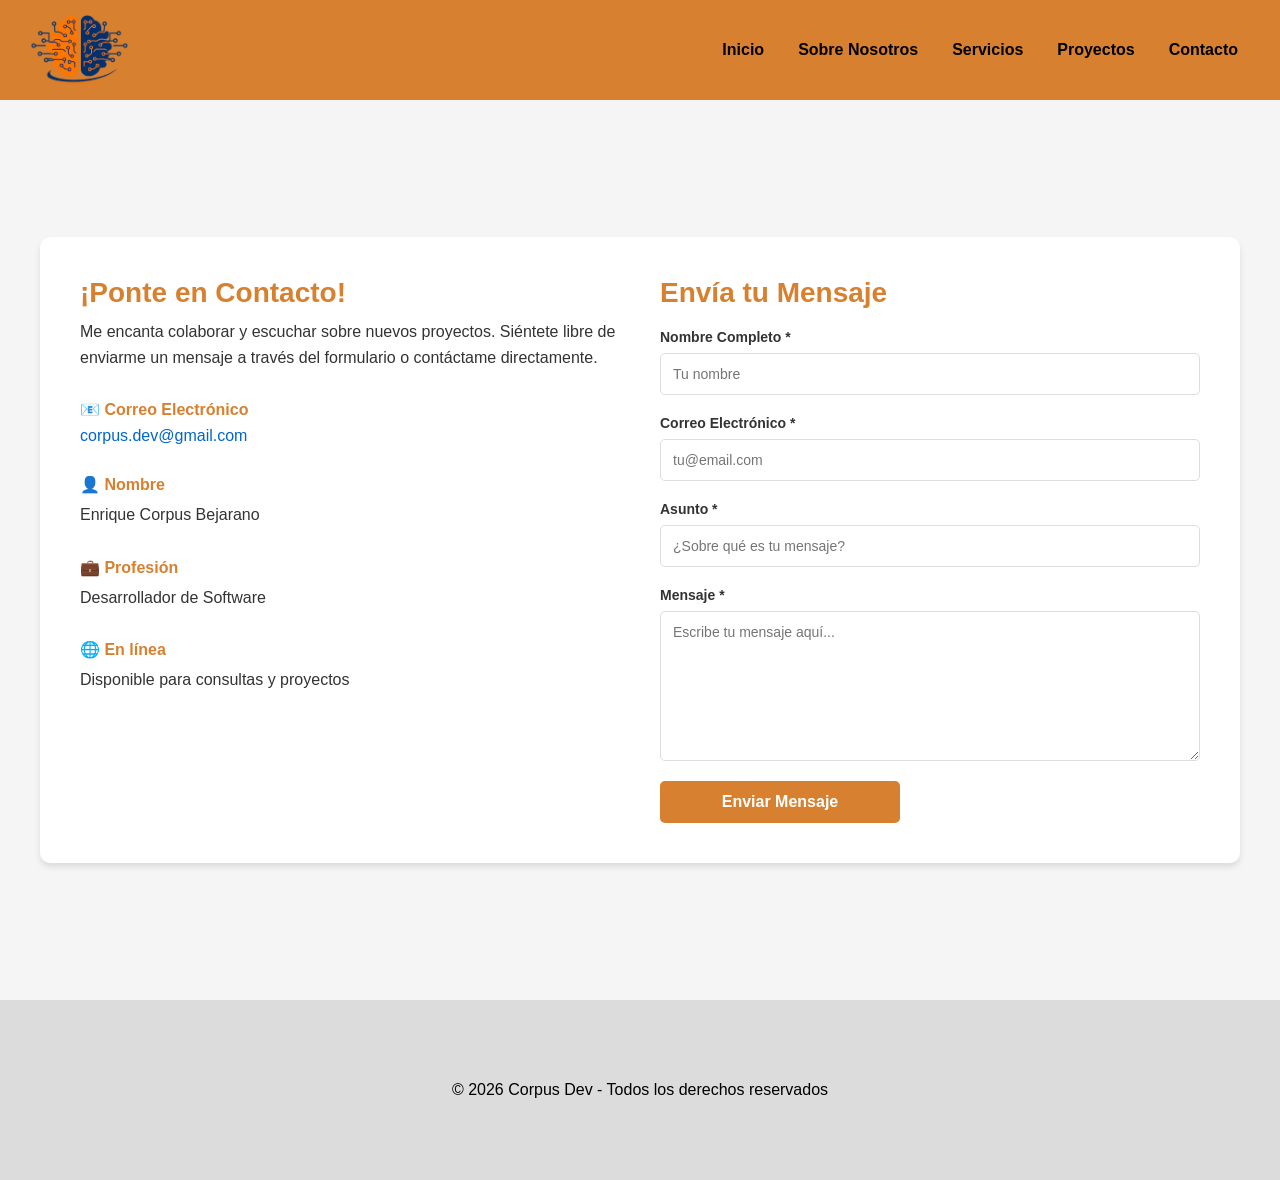
==== pages/contacto.html @ 7c5ed386 "Feat: :sparles: Add portafolio" ====
<!DOCTYPE html>
<html lang="es">
<head>
    <meta charset="UTF-8">
    <meta name="viewport" content="width=device-width, initial-scale=1.0">
    <title>Contacto - Corpus Dev</title>
    <link rel="icon" type="image/png" href="../img/opcion3.png">
    <link rel="stylesheet" href="../css/index.css">
    <link rel="stylesheet" href="../css/contacto.css">
</head>
<body>
    <header>
        <div class="container">
            <a href="../index.html" class="logo-link"><img src="../img/opcion3.png" alt="Corpus Dev Logo" class="logo-img"></a>
            <nav>
                <a href="../index.html">Inicio</a>
                <a href="./sobre_nosotros.html">Sobre Nosotros</a>
                <a href="./servicios.html">Servicios</a>
                <a href="./proyectos.html">Proyectos</a>
                <a href="./contacto.html">Contacto</a>
            </nav>
        </div>
    </header>

    <section id="contacto-section">
        <div class="contacto-container">
            <!-- Información de Contacto -->
            <div class="contacto-info">
                <div>
                    <h2>¡Ponte en Contacto!</h2>
                    <p>Me encanta colaborar y escuchar sobre nuevos proyectos. Siéntete libre de enviarme un mensaje a través del formulario o contáctame directamente.</p>
                </div>

                <div class="info-item">
                    <strong>📧 Correo Electrónico</strong>
                    <a href="mailto:corpus.dev@gmail.com">corpus.dev@gmail.com</a>
                </div>

                <div class="info-item">
                    <strong>👤 Nombre</strong>
                    <p>Enrique Corpus Bejarano</p>
                </div>

                <div class="info-item">
                    <strong>💼 Profesión</strong>
                    <p>Desarrollador de Software</p>
                </div>

                <div class="info-item">
                    <strong>🌐 En línea</strong>
                    <p>Disponible para consultas y proyectos</p>
                </div>
            </div>

            <!-- Formulario de Contacto -->
            <form class="formulario-contacto" action="https://formspree.io/f/mvzwyynv" method="POST">
                <h2>Envía tu Mensaje</h2>

                <div class="form-group">
                    <label for="nombre">Nombre Completo *</label>
                    <input type="text" id="nombre" name="nombre" placeholder="Tu nombre" required>
                </div>

                <div class="form-group">
                    <label for="email">Correo Electrónico *</label>
                    <input type="email" id="email" name="email" placeholder="tu@email.com" required>
                </div>

                <div class="form-group">
                    <label for="asunto">Asunto *</label>
                    <input type="text" id="asunto" name="asunto" placeholder="¿Sobre qué es tu mensaje?" required>
                </div>

                <div class="form-group">
                    <label for="mensaje">Mensaje *</label>
                    <textarea id="mensaje" name="mensaje" placeholder="Escribe tu mensaje aquí..." required></textarea>
                </div>

                <button type="submit" class="form-button">Enviar Mensaje</button>
            </form>
        </div>
    </section>

    <section id="contacto">
        <div class="container">
            <div>
                <p>© 2026 Corpus Dev - Todos los derechos reservados</p>
            </div>
        </div>
    </section>

    <script src="../script/script.js"></script>
</body>
</html>
---- css/index.css ----
@import url(variation.css);
@import url(global.css);
@import url(header.css);
@import url(perfil.css);
@import url(botones.css);
@import url(lenguajes.css);
@import url(proyectos.css);
@import url(sobrenosotros.css);
@import url(footer.css);
@import url(animation.css);
@import url(component.css);
---- css/contacto.css ----
/* Contacto Page Styles */

#contacto-section {
    display: flex;
    flex-direction: column;
    align-items: center;
    justify-content: center;
    min-height: 100vh;
    padding: 40px 20px;
    background-color: #f5f5f5;
}

.contacto-container {
    display: flex;
    flex-direction: row;
    gap: 40px;
    max-width: 1200px;
    width: 100%;
    background: white;
    padding: 40px;
    border-radius: 10px;
    box-shadow: 0 4px 6px rgba(0, 0, 0, 0.1);
}

.contacto-info {
    flex: 1;
    display: flex;
    flex-direction: column;
    gap: 30px;
}

.contacto-info h2 {
    font-size: 28px;
    color: var(--color-principal);
    margin-bottom: 10px;
}

.contacto-info p {
    font-size: 16px;
    color: #333;
    line-height: 1.6;
}

.info-item {
    display: flex;
    flex-direction: column;
    gap: 8px;
}

.info-item strong {
    color: var(--color-principal);
    font-size: 16px;
}

.info-item a {
    color: #0066cc;
    text-decoration: none;
    font-size: 16px;
}

.info-item a:hover {
    text-decoration: underline;
}

.formulario-contacto {
    flex: 1;
    display: flex;
    flex-direction: column;
    gap: 20px;
}

.formulario-contacto h2 {
    font-size: 28px;
    color: var(--color-principal);
}

.form-group {
    display: flex;
    flex-direction: column;
    gap: 8px;
}

.form-group label {
    font-weight: bold;
    color: #333;
    font-size: 14px;
}

.form-group input,
.form-group textarea {
    padding: 12px;
    border: 1px solid #ddd;
    border-radius: 5px;
    font-family: Arial, sans-serif;
    font-size: 14px;
    transition: border-color 0.3s;
}

.form-group input:focus,
.form-group textarea:focus {
    outline: none;
    border-color: var(--color-principal);
    box-shadow: 0 0 5px rgba(0, 0, 0, 0.1);
}

.form-group textarea {
    resize: vertical;
    min-height: 150px;
}

.form-button {
    padding: 12px 30px;
    background-color: var(--color-principal);
    color: white;
    border: none;
    border-radius: 5px;
    font-weight: bold;
    font-size: 16px;
    cursor: pointer;
    transition: background-color 0.3s;
}

.form-button:hover {
    background-color: var(--font-color);
    color: var(--color-principal);
}

@media (max-width: 768px) {
    .contacto-container {
        flex-direction: column;
        padding: 20px;
        gap: 30px;
    }

    .contacto-info h2,
    .formulario-contacto h2 {
        font-size: 24px;
    }
}
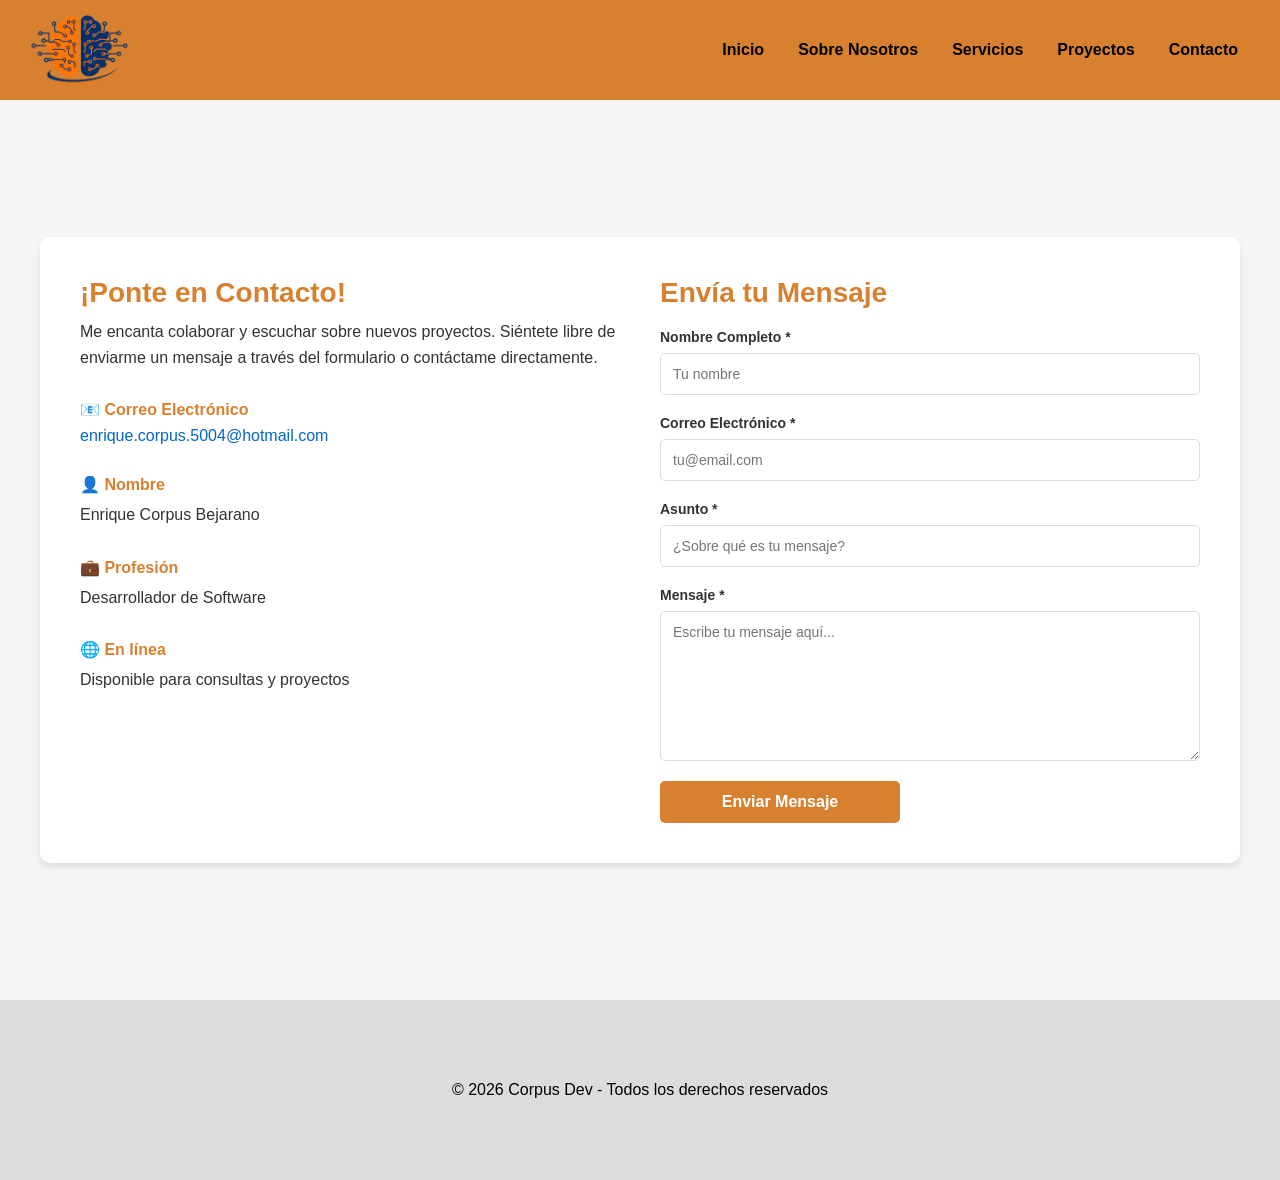
==== commit 44e1e880: "Feat: :sparkles: Update email" ====
--- a/pages/contacto.html
+++ b/pages/contacto.html
@@ -33,7 +33,7 @@
 
                 <div class="info-item">
                     <strong>📧 Correo Electrónico</strong>
-                    <a href="mailto:corpus.dev@gmail.com">corpus.dev@gmail.com</a>
+                    <a href="mailto:enrique.corpus.5004@hotmail.com">enrique.corpus.5004@hotmail.com</a>
                 </div>
 
                 <div class="info-item">
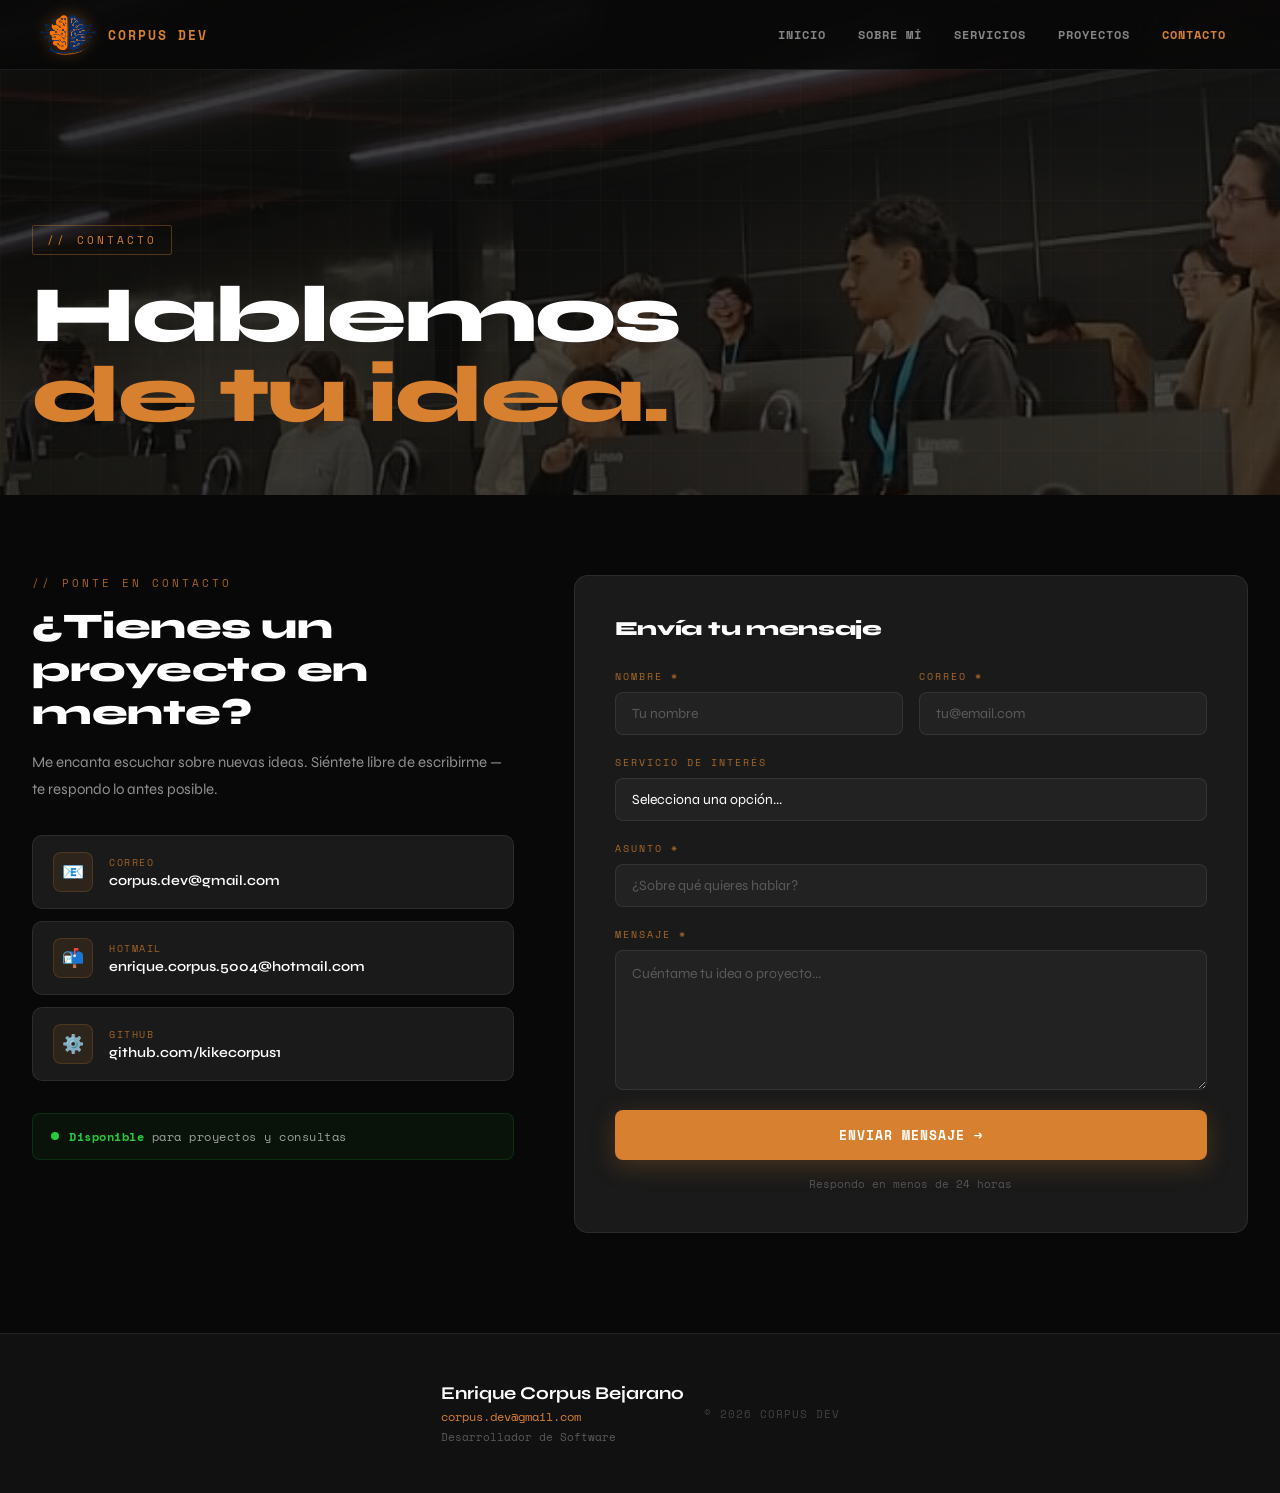
==== commit 76b20036: "Feat: :sparkles: Update designe" ====
--- a/pages/contacto.html
+++ b/pages/contacto.html
@@ -3,92 +3,374 @@
 <head>
     <meta charset="UTF-8">
     <meta name="viewport" content="width=device-width, initial-scale=1.0">
-    <title>Contacto - Corpus Dev</title>
+    <title>Contacto — Corpus Dev</title>
     <link rel="icon" type="image/png" href="../img/opcion3.png">
-    <link rel="stylesheet" href="../css/index.css">
-    <link rel="stylesheet" href="../css/contacto.css">
+    <link rel="preconnect" href="https://fonts.googleapis.com">
+    <link rel="preconnect" href="https://fonts.gstatic.com" crossorigin>
+    <link href="https://fonts.googleapis.com/css2?family=Space+Mono:wght@400;700&family=Syne:wght@400;600;700;800&display=swap" rel="stylesheet">
+    <style>
+        :root {
+            --naranja: #d7802f;
+            --naranja-vivo: #f09040;
+            --negro: #080808;
+            --gris-oscuro: #111111;
+            --gris-mid: #1a1a1a;
+            --gris-borde: rgba(255,255,255,0.08);
+            --blanco: #ffffff;
+            --font-display: 'Syne', sans-serif;
+            --font-mono: 'Space Mono', monospace;
+        }
+
+        *, *::before, *::after { box-sizing: border-box; margin: 0; padding: 0; }
+        html { scroll-behavior: smooth; }
+        body { background: var(--negro); color: var(--blanco); font-family: var(--font-display); overflow-x: hidden; }
+        .container { max-width: 1280px; margin: 0 auto; padding: 0 32px; }
+
+        /* HEADER */
+        header {
+            position: fixed; top: 0; left: 0; right: 0; z-index: 100;
+            padding: 0 40px; height: 70px;
+            display: flex; align-items: center; justify-content: space-between;
+            background: rgba(8,8,8,0.85); backdrop-filter: blur(20px);
+            border-bottom: 1px solid var(--gris-borde);
+        }
+        .logo-link { display: flex; align-items: center; gap: 12px; text-decoration: none; }
+        .logo-img { height: 40px; width: auto; filter: drop-shadow(0 0 8px rgba(215,128,47,0.4)); transition: filter 0.3s; }
+        .logo-img:hover { filter: drop-shadow(0 0 14px rgba(215,128,47,0.8)); }
+        .logo-texto { font-family: var(--font-mono); font-size: 13px; font-weight: 700; color: var(--naranja); letter-spacing: 2px; }
+        header nav { display: flex; align-items: center; gap: 4px; }
+        header nav a {
+            font-family: var(--font-mono); font-size: 12px; font-weight: 700;
+            color: rgba(255,255,255,0.5); text-decoration: none;
+            padding: 8px 14px; border-radius: 6px; letter-spacing: 1px;
+            text-transform: uppercase; transition: color 0.2s, background 0.2s;
+        }
+        header nav a:hover { color: var(--naranja); background: rgba(215,128,47,0.08); }
+        header nav a.active { color: var(--naranja); }
+
+        /* HERO */
+        .page-hero {
+            min-height: 55vh; display: flex; align-items: flex-end;
+            padding: 0 0 60px; position: relative; overflow: hidden;
+            background-image:
+                linear-gradient(135deg, rgba(0,0,0,0.80), rgba(0,0,0,0.60)),
+                url(../img/pausaActiva1.jpeg);
+            background-size: cover; background-position: center center; background-attachment: fixed;
+        }
+        .page-hero::before {
+            content: ''; position: absolute; inset: 0;
+            background-image:
+                linear-gradient(rgba(215,128,47,0.03) 1px, transparent 1px),
+                linear-gradient(90deg, rgba(215,128,47,0.03) 1px, transparent 1px);
+            background-size: 50px 50px;
+        }
+        .hero-inner { position: relative; z-index: 1; max-width: 1280px; margin: 0 auto; padding: 0 32px; width: 100%; }
+        .hero-badge {
+            font-family: var(--font-mono); font-size: 11px; color: var(--naranja);
+            letter-spacing: 3px; text-transform: uppercase;
+            border: 1px solid rgba(215,128,47,0.35); padding: 6px 14px;
+            border-radius: 2px; display: inline-block; margin-bottom: 20px;
+        }
+        .page-hero h1 { font-size: clamp(40px, 7vw, 80px); font-weight: 800; letter-spacing: -2px; line-height: 1; }
+        .page-hero h1 span { color: var(--naranja); }
+
+        /* CONTACTO BODY */
+        .contacto-body { padding: 80px 0 100px; }
+
+        .contacto-grid {
+            display: grid;
+            grid-template-columns: 1fr 1.4fr;
+            gap: 60px;
+            align-items: start;
+        }
+
+        /* Columna izquierda */
+        .contacto-aside { display: flex; flex-direction: column; gap: 32px; }
+
+        .aside-intro { display: flex; flex-direction: column; gap: 14px; }
+
+        .aside-label {
+            font-family: var(--font-mono); font-size: 11px;
+            color: var(--naranja); letter-spacing: 3px; text-transform: uppercase; opacity: 0.75;
+        }
+
+        .aside-intro h2 {
+            font-size: clamp(24px, 3vw, 36px); font-weight: 800; letter-spacing: -0.5px; line-height: 1.2;
+        }
+
+        .aside-intro p { font-size: 15px; color: rgba(255,255,255,0.55); line-height: 1.8; }
+
+        .contacto-items { display: flex; flex-direction: column; gap: 12px; }
+
+        .contacto-item {
+            display: flex; align-items: center; gap: 16px;
+            padding: 16px 20px;
+            background: var(--gris-mid);
+            border: 1px solid var(--gris-borde);
+            border-radius: 10px;
+            text-decoration: none;
+            transition: border-color 0.2s, transform 0.2s;
+        }
+
+        .contacto-item:hover { border-color: rgba(215,128,47,0.35); transform: translateX(4px); }
+
+        .item-icon {
+            width: 40px; height: 40px;
+            background: rgba(215,128,47,0.1);
+            border: 1px solid rgba(215,128,47,0.2);
+            border-radius: 8px;
+            display: flex; align-items: center; justify-content: center;
+            font-size: 18px; flex-shrink: 0;
+        }
+
+        .item-text { display: flex; flex-direction: column; gap: 2px; }
+
+        .item-label {
+            font-family: var(--font-mono); font-size: 10px;
+            color: var(--naranja); letter-spacing: 1.5px; text-transform: uppercase; opacity: 0.7;
+        }
+
+        .item-valor { font-size: 14px; font-weight: 600; color: var(--blanco); }
+
+        /* Disponibilidad */
+        .disponible {
+            display: flex; align-items: center; gap: 10px;
+            padding: 14px 18px;
+            background: rgba(39,201,63,0.06);
+            border: 1px solid rgba(39,201,63,0.15);
+            border-radius: 8px;
+        }
+
+        .pulse-dot {
+            width: 8px; height: 8px; border-radius: 50%;
+            background: #27c93f; flex-shrink: 0;
+            box-shadow: 0 0 0 0 rgba(39,201,63,0.4);
+            animation: pulse 2s infinite;
+        }
+
+        @keyframes pulse {
+            0%   { box-shadow: 0 0 0 0 rgba(39,201,63,0.4); }
+            70%  { box-shadow: 0 0 0 8px rgba(39,201,63,0); }
+            100% { box-shadow: 0 0 0 0 rgba(39,201,63,0); }
+        }
+
+        .disponible span { font-family: var(--font-mono); font-size: 12px; color: rgba(255,255,255,0.6); letter-spacing: 0.5px; }
+        .disponible strong { color: #27c93f; }
+
+        /* FORMULARIO */
+        .form-card {
+            background: var(--gris-mid);
+            border: 1px solid var(--gris-borde);
+            border-radius: 14px;
+            padding: 40px;
+        }
+
+        .form-card h3 {
+            font-size: 20px; font-weight: 800; margin-bottom: 28px; letter-spacing: -0.3px;
+        }
+
+        form { display: flex; flex-direction: column; gap: 20px; }
+
+        .form-row { display: grid; grid-template-columns: 1fr 1fr; gap: 16px; }
+
+        .form-group { display: flex; flex-direction: column; gap: 8px; }
+
+        .form-group label {
+            font-family: var(--font-mono); font-size: 10px;
+            color: var(--naranja); letter-spacing: 2px; text-transform: uppercase; opacity: 0.75;
+        }
+
+        .form-group input,
+        .form-group textarea,
+        .form-group select {
+            background: rgba(255,255,255,0.04);
+            border: 1px solid var(--gris-borde);
+            border-radius: 8px;
+            padding: 12px 16px;
+            font-family: var(--font-display);
+            font-size: 14px;
+            color: var(--blanco);
+            transition: border-color 0.2s, background 0.2s;
+            outline: none;
+            width: 100%;
+        }
+
+        .form-group input::placeholder,
+        .form-group textarea::placeholder { color: rgba(255,255,255,0.25); }
+
+        .form-group input:focus,
+        .form-group textarea:focus,
+        .form-group select:focus {
+            border-color: rgba(215,128,47,0.5);
+            background: rgba(215,128,47,0.04);
+        }
+
+        .form-group textarea { resize: vertical; min-height: 140px; line-height: 1.6; }
+
+        .form-group select { cursor: pointer; appearance: none; }
+        .form-group select option { background: #1a1a1a; color: white; }
+
+        .btn-submit {
+            background: var(--naranja); color: #fff;
+            font-family: var(--font-mono); font-size: 13px; font-weight: 700;
+            letter-spacing: 1px; text-transform: uppercase;
+            padding: 15px 32px; border-radius: 8px; border: none; cursor: pointer;
+            transition: background 0.2s, transform 0.2s;
+            box-shadow: 0 6px 24px rgba(215,128,47,0.25);
+            width: 100%;
+        }
+
+        .btn-submit:hover { background: var(--naranja-vivo); transform: translateY(-2px); }
+
+        .form-nota {
+            font-family: var(--font-mono); font-size: 11px;
+            color: rgba(255,255,255,0.25); text-align: center; margin-top: -4px;
+        }
+
+        /* FOOTER */
+        #footer {
+            background: var(--gris-oscuro); border-top: 1px solid var(--gris-borde);
+            padding: 48px 32px; display: flex; align-items: center; justify-content: center;
+        }
+        #footer .container { display: flex; justify-content: space-between; align-items: center; flex-wrap: wrap; gap: 20px; }
+        .footer-info { display: flex; flex-direction: column; gap: 4px; }
+        .footer-info h3 { font-size: 18px; font-weight: 700; }
+        .footer-info a { font-family: var(--font-mono); font-size: 12px; color: var(--naranja); text-decoration: none; }
+        .footer-info p { font-family: var(--font-mono); font-size: 11px; color: rgba(255,255,255,0.3); }
+        .footer-copy { font-family: var(--font-mono); font-size: 11px; color: rgba(255,255,255,0.2); letter-spacing: 1px; }
+
+        @media (max-width: 900px) {
+            .contacto-grid { grid-template-columns: 1fr; }
+            .form-row { grid-template-columns: 1fr; }
+            header { padding: 0 20px; }
+        }
+
+        @media (max-width: 500px) {
+            .form-card { padding: 24px; }
+        }
+    </style>
 </head>
 <body>
+
     <header>
-        <div class="container">
-            <a href="../index.html" class="logo-link"><img src="../img/opcion3.png" alt="Corpus Dev Logo" class="logo-img"></a>
-            <nav>
-                <a href="../index.html">Inicio</a>
-                <a href="./sobre_nosotros.html">Sobre Nosotros</a>
-                <a href="./servicios.html">Servicios</a>
-                <a href="./proyectos.html">Proyectos</a>
-                <a href="./contacto.html">Contacto</a>
-            </nav>
-        </div>
+        <a href="../index.html" class="logo-link">
+            <img src="../img/opcion3.png" alt="Corpus Dev Logo" class="logo-img">
+            <span class="logo-texto">CORPUS DEV</span>
+        </a>
+        <nav>
+            <a href="../index.html">Inicio</a>
+            <a href="./sobre_nosotros.html">Sobre Mí</a>
+            <a href="./servicios.html">Servicios</a>
+            <a href="./proyectos.html">Proyectos</a>
+            <a href="./contacto.html" class="active">Contacto</a>
+        </nav>
     </header>
 
-    <section id="contacto-section">
-        <div class="contacto-container">
-            <!-- Información de Contacto -->
-            <div class="contacto-info">
-                <div>
-                    <h2>¡Ponte en Contacto!</h2>
-                    <p>Me encanta colaborar y escuchar sobre nuevos proyectos. Siéntete libre de enviarme un mensaje a través del formulario o contáctame directamente.</p>
-                </div>
-
-                <div class="info-item">
-                    <strong>📧 Correo Electrónico</strong>
-                    <a href="mailto:enrique.corpus.5004@hotmail.com">enrique.corpus.5004@hotmail.com</a>
-                </div>
-
-                <div class="info-item">
-                    <strong>👤 Nombre</strong>
-                    <p>Enrique Corpus Bejarano</p>
-                </div>
-
-                <div class="info-item">
-                    <strong>💼 Profesión</strong>
-                    <p>Desarrollador de Software</p>
-                </div>
-
-                <div class="info-item">
-                    <strong>🌐 En línea</strong>
-                    <p>Disponible para consultas y proyectos</p>
-                </div>
-            </div>
-
-            <!-- Formulario de Contacto -->
-            <form class="formulario-contacto" action="https://formspree.io/f/mvzwyynv" method="POST">
-                <h2>Envía tu Mensaje</h2>
-
-                <div class="form-group">
-                    <label for="nombre">Nombre Completo *</label>
-                    <input type="text" id="nombre" name="nombre" placeholder="Tu nombre" required>
-                </div>
-
-                <div class="form-group">
-                    <label for="email">Correo Electrónico *</label>
-                    <input type="email" id="email" name="email" placeholder="tu@email.com" required>
-                </div>
-
-                <div class="form-group">
-                    <label for="asunto">Asunto *</label>
-                    <input type="text" id="asunto" name="asunto" placeholder="¿Sobre qué es tu mensaje?" required>
-                </div>
-
-                <div class="form-group">
-                    <label for="mensaje">Mensaje *</label>
-                    <textarea id="mensaje" name="mensaje" placeholder="Escribe tu mensaje aquí..." required></textarea>
-                </div>
-
-                <button type="submit" class="form-button">Enviar Mensaje</button>
-            </form>
+    <section class="page-hero">
+        <div class="hero-inner">
+            <span class="hero-badge">// Contacto</span>
+            <h1>Hablemos<br><span>de tu idea.</span></h1>
         </div>
     </section>
 
-    <section id="contacto">
+    <section class="contacto-body">
         <div class="container">
-            <div>
-                <p>© 2026 Corpus Dev - Todos los derechos reservados</p>
+            <div class="contacto-grid">
+
+                <!-- ASIDE -->
+                <aside class="contacto-aside">
+                    <div class="aside-intro">
+                        <span class="aside-label">// Ponte en contacto</span>
+                        <h2>¿Tienes un proyecto en mente?</h2>
+                        <p>Me encanta escuchar sobre nuevas ideas. Siéntete libre de escribirme — te respondo lo antes posible.</p>
+                    </div>
+
+                    <div class="contacto-items">
+                        <a href="mailto:corpus.dev@gmail.com" class="contacto-item">
+                            <div class="item-icon">📧</div>
+                            <div class="item-text">
+                                <span class="item-label">Correo</span>
+                                <span class="item-valor">corpus.dev@gmail.com</span>
+                            </div>
+                        </a>
+                        <a href="mailto:enrique.corpus.5004@hotmail.com" class="contacto-item">
+                            <div class="item-icon">📬</div>
+                            <div class="item-text">
+                                <span class="item-label">Hotmail</span>
+                                <span class="item-valor">enrique.corpus.5004@hotmail.com</span>
+                            </div>
+                        </a>
+                        <a href="https://github.com/kikecorpus1" class="contacto-item" target="_blank">
+                            <div class="item-icon">⚙️</div>
+                            <div class="item-text">
+                                <span class="item-label">GitHub</span>
+                                <span class="item-valor">github.com/kikecorpus1</span>
+                            </div>
+                        </a>
+                    </div>
+
+                    <div class="disponible">
+                        <div class="pulse-dot"></div>
+                        <span><strong>Disponible</strong> para proyectos y consultas</span>
+                    </div>
+                </aside>
+
+                <!-- FORMULARIO -->
+                <div class="form-card">
+                    <h3>Envía tu mensaje</h3>
+                    <form action="https://formspree.io/f/mvzwyynv" method="POST">
+                        <div class="form-row">
+                            <div class="form-group">
+                                <label for="nombre">Nombre *</label>
+                                <input type="text" id="nombre" name="nombre" placeholder="Tu nombre" required>
+                            </div>
+                            <div class="form-group">
+                                <label for="email">Correo *</label>
+                                <input type="email" id="email" name="email" placeholder="tu@email.com" required>
+                            </div>
+                        </div>
+
+                        <div class="form-group">
+                            <label for="servicio">Servicio de interés</label>
+                            <select id="servicio" name="servicio">
+                                <option value="">Selecciona una opción...</option>
+                                <option value="web-app">Aplicativo Web</option>
+                                <option value="pagina-web">Página Web</option>
+                                <option value="escritorio">Programa de Escritorio</option>
+                                <option value="soporte">Soporte en Desarrollo</option>
+                                <option value="otro">Otro</option>
+                            </select>
+                        </div>
+
+                        <div class="form-group">
+                            <label for="asunto">Asunto *</label>
+                            <input type="text" id="asunto" name="asunto" placeholder="¿Sobre qué quieres hablar?" required>
+                        </div>
+
+                        <div class="form-group">
+                            <label for="mensaje">Mensaje *</label>
+                            <textarea id="mensaje" name="mensaje" placeholder="Cuéntame tu idea o proyecto..." required></textarea>
+                        </div>
+
+                        <button type="submit" class="btn-submit">Enviar mensaje →</button>
+                        <p class="form-nota">Respondo en menos de 24 horas</p>
+                    </form>
+                </div>
+
             </div>
         </div>
     </section>
 
-    <script src="../script/script.js"></script>
+    <footer id="footer">
+        <div class="container">
+            <div class="footer-info">
+                <h3>Enrique Corpus Bejarano</h3>
+                <a href="mailto:corpus.dev@gmail.com">corpus.dev@gmail.com</a>
+                <p>Desarrollador de Software</p>
+            </div>
+            <span class="footer-copy">© 2026 CORPUS DEV</span>
+        </div>
+    </footer>
+
 </body>
 </html>
